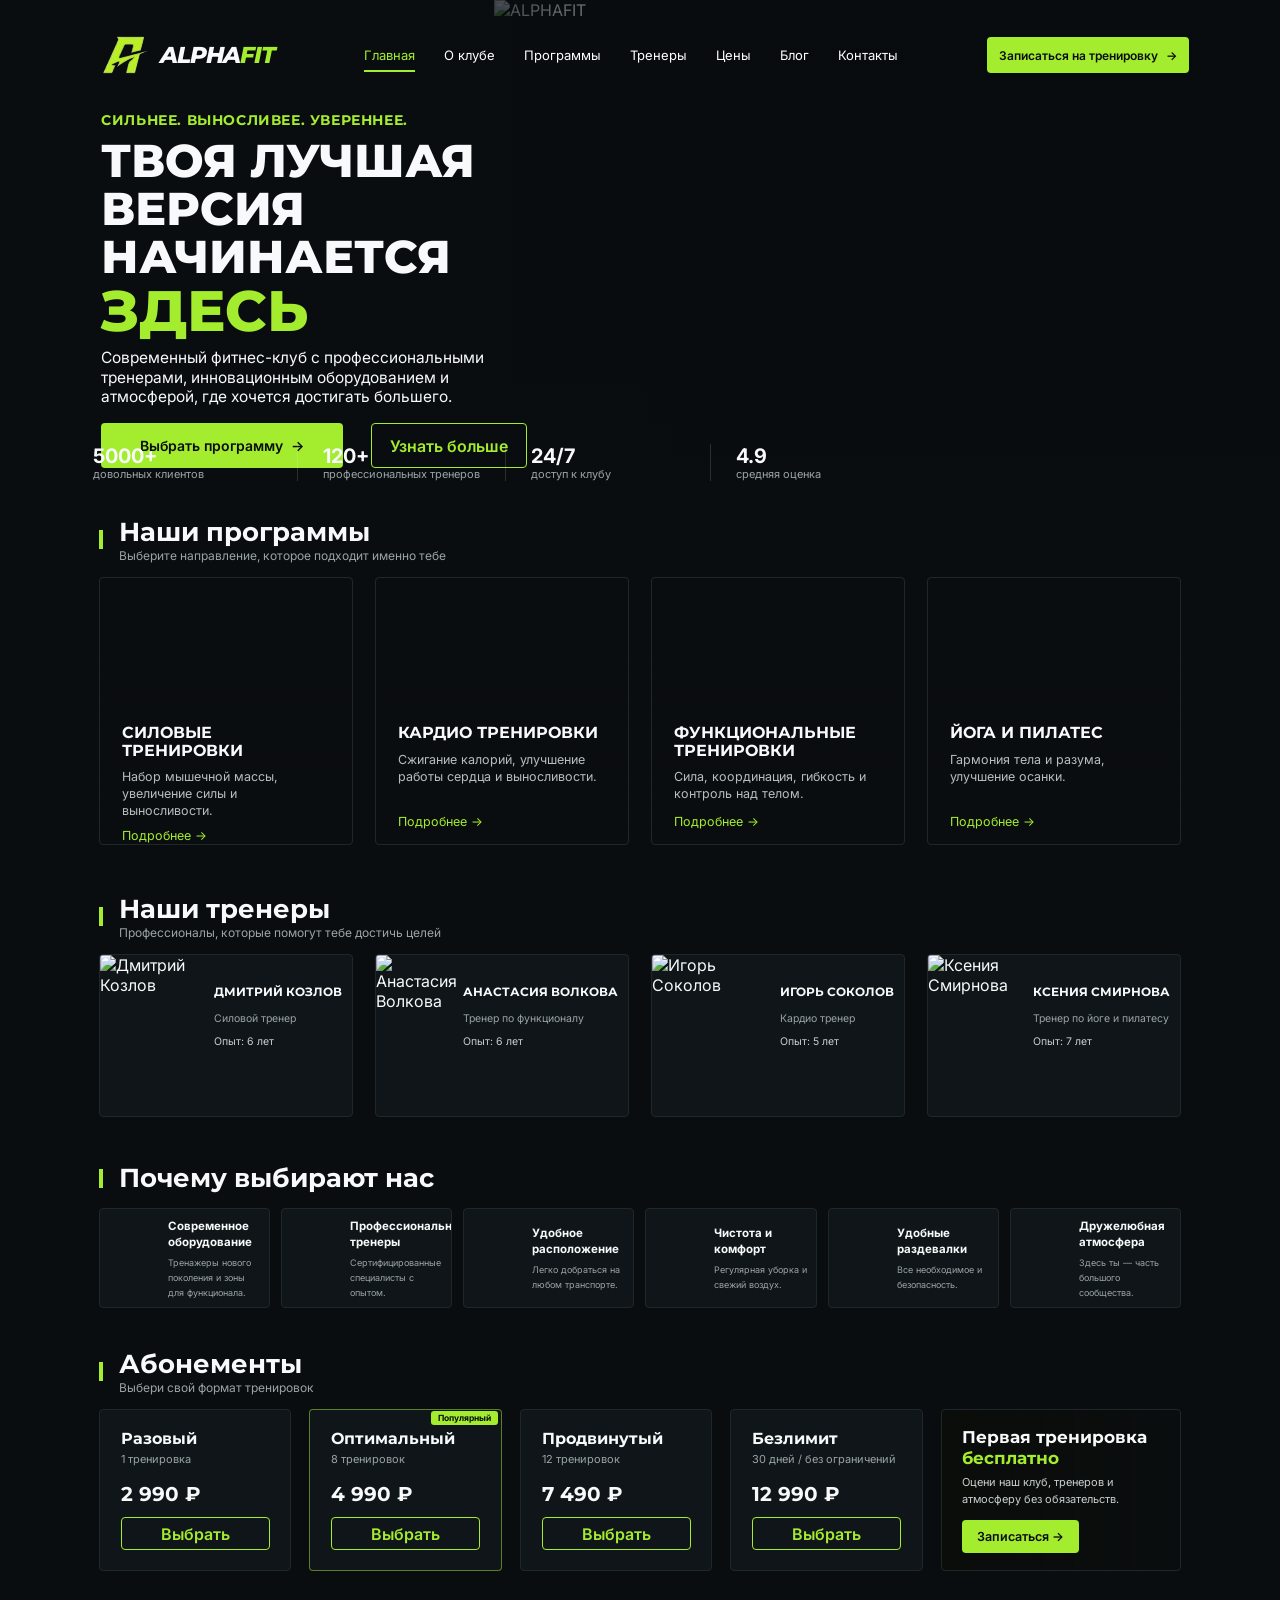
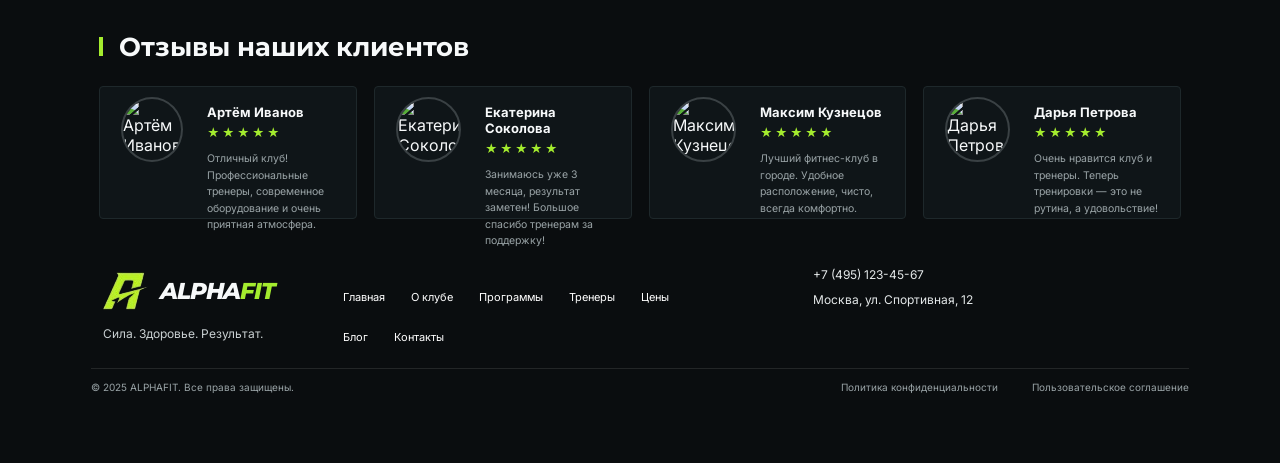
==== index.html @ c57d18ff "Add files via upload" ====
<!doctype html>
<html lang="ru">
<head>
  <meta charset="UTF-8">
  <meta name="viewport" content="width=device-width, initial-scale=1.0">
  <title>ALPHAFIT — Фитнес-клуб</title>
  <meta name="description" content="ALPHAFIT — современный фитнес-клуб с профессиональными тренерами и программами тренировок.">
  <link rel="preconnect" href="https://fonts.googleapis.com">
  <link rel="preconnect" href="https://fonts.gstatic.com" crossorigin>
  <link href="https://fonts.googleapis.com/css2?family=Inter:wght@400;500;600;700&family=Montserrat:ital,wght@0,700;0,800;1,800&display=swap" rel="stylesheet">
  <link rel="stylesheet" href="styles.css">
</head>
<body>
<section class="hero" id="hero">
  <div class="hero-bg"><img fetchpriority="high" decoding="async" src="https://www.figma.com/api/mcp/asset/3bd4e3df-95f7-4080-8b80-80af96906583.png" alt="ALPHAFIT"></div>
  <div class="hero-overlay"></div>logo-word
  <header>
    <a class="logo" href="#hero" aria-label="ALPHAFIT"><img class="logo-mark" src="assets/logo-mark.svg" alt=""><span class="logo-word">ALPHA<span>FIT</span></span></a>
    <nav class="desktop-nav">
      <a class="active" href="#hero">Главная</a><a href="#about">О клубе</a><a href="#programs">Программы</a><a href="#trainers">Тренеры</a><a href="#plans">Цены</a><a href="#blog">Блог</a><a href="#contacts">Контакты</a>
    </nav>
    <div class="head-actions">
      <button class="header-cta" data-scroll="#plans">Записаться на тренировку <span>→</span></button>
      <button class="icon-btn mobile-menu-btn" aria-label="Меню">☰</button>
    </div>
  </header>
  <nav class="mobile-nav" aria-hidden="true">
    <a href="#hero">Главная</a><a href="#about">О клубе</a><a href="#programs">Программы</a><a href="#trainers">Тренеры</a><a href="#plans">Цены</a><a href="#blog">Блог</a><a href="#contacts">Контакты</a>
  </nav>
  <div class="hero-copy reveal">
    <div class="eyebrow">СИЛЬНЕЕ. ВЫНОСЛИВЕЕ. УВЕРЕННЕЕ.</div>
    <h1>ТВОЯ ЛУЧШАЯ<br>ВЕРСИЯ НАЧИНАЕТСЯ<br><em>ЗДЕСЬ</em></h1>
    <p>Современный фитнес-клуб с профессиональными тренерами, инновационным оборудованием и атмосферой, где хочется достигать большего.</p>
    <div class="hero-buttons"><button class="primary" data-scroll="#programs">Выбрать программу <span>→</span></button><button class="outline" data-scroll="#about">Узнать больше</button></div>
  </div>
  <div class="stats reveal">
    <div class="stat"><strong>5000+</strong><span>довольных клиентов</span></div><div class="stat"><strong>120+</strong><span>профессиональных тренеров</span></div><div class="stat"><strong>24/7</strong><span>доступ к клубу</span></div><div class="stat"><strong>4.9</strong><span>средняя оценка</span></div>
  </div>
</section>
<main>
<section class="section reveal" id="programs"><div class="section-title"><div><i></i><div><h2>Наши программы</h2><p>Выберите направление, которое подходит именно тебе</p></div></div></div>
<div class="program-grid">
  <article class="program-card" style="--bg:url('https://www.figma.com/api/mcp/asset/af256358-9dea-4369-9648-4aeadee9afd8.png')"><span class="sprite program-sprite"></span><div><h3>СИЛОВЫЕ ТРЕНИРОВКИ</h3><p>Набор мышечной массы, увеличение силы и выносливости.</p></div><a href="#plans">Подробнее →</a></article>
  <article class="program-card" style="--bg:url('https://www.figma.com/api/mcp/asset/86ff4df5-f548-4a83-88d7-ca41f70743a6.png')"><span class="sprite program-sprite"></span><div><h3>КАРДИО ТРЕНИРОВКИ</h3><p>Сжигание калорий, улучшение работы сердца и выносливости.</p></div><a href="#plans">Подробнее →</a></article>
  <article class="program-card" style="--bg:url('https://www.figma.com/api/mcp/asset/fb434fd3-58c8-4a17-b837-52af4eecec41.png')"><span class="sprite program-sprite"></span><div><h3>ФУНКЦИОНАЛЬНЫЕ ТРЕНИРОВКИ</h3><p>Сила, координация, гибкость и контроль над телом.</p></div><a href="#plans">Подробнее →</a></article>
  <article class="program-card" style="--bg:url('https://www.figma.com/api/mcp/asset/db0f2a23-d669-4c9b-9626-a594e9a74913.png')"><span class="sprite program-sprite"></span><div><h3>ЙОГА И ПИЛАТЕС</h3><p>Гармония тела и разума, улучшение осанки.</p></div><a href="#plans">Подробнее →</a></article>
</div></section>
<section class="section trainers reveal" id="trainers"><div class="section-title"><div><i></i><div><h2>Наши тренеры</h2><p>Профессионалы, которые помогут тебе достичь целей</p></div></div></div>
<div class="trainer-grid">
  <article class="trainer-card"><img src="https://www.figma.com/api/mcp/asset/f9ee8ac6-7d75-4861-a5a0-02f0e1ea063f.png" alt="Дмитрий Козлов"><div><h3>ДМИТРИЙ КОЗЛОВ</h3><p>Силовой тренер</p><small>Опыт: 6 лет</small></div></article>
  <article class="trainer-card"><img src="https://www.figma.com/api/mcp/asset/7575538d-833b-4537-9cf9-c00235a36e90.png" alt="Анастасия Волкова"><div><h3>АНАСТАСИЯ ВОЛКОВА</h3><p>Тренер по функционалу</p><small>Опыт: 6 лет</small></div></article>
  <article class="trainer-card"><img src="https://www.figma.com/api/mcp/asset/6c88e144-3ff3-4dc3-8792-f1a5ba84c07e.png" alt="Игорь Соколов"><div><h3>ИГОРЬ СОКОЛОВ</h3><p>Кардио тренер</p><small>Опыт: 5 лет</small></div></article>
  <article class="trainer-card"><img src="https://www.figma.com/api/mcp/asset/3ad71e46-44ff-4457-bc08-c0485e7516f5.png" alt="Ксения Смирнова"><div><h3>КСЕНИЯ СМИРНОВА</h3><p>Тренер по йоге и пилатесу</p><small>Опыт: 7 лет</small></div></article>
</div></section>
<section class="section why reveal" id="about"><div class="section-title"><div><i></i><div><h2>Почему выбирают нас</h2></div></div></div><div class="why-grid">
  <article><span class="sprite why-sprite"></span><div><h3>Современное оборудование</h3><p>Тренажеры нового поколения и зоны для функционала.</p></div></article><article><span class="sprite why-sprite"></span><div><h3>Профессиональные тренеры</h3><p>Сертифицированные специалисты с опытом.</p></div></article><article><span class="sprite why-sprite"></span><div><h3>Удобное расположение</h3><p>Легко добраться на любом транспорте.</p></div></article><article><span class="sprite why-sprite"></span><div><h3>Чистота и комфорт</h3><p>Регулярная уборка и свежий воздух.</p></div></article><article><span class="sprite why-sprite"></span><div><h3>Удобные раздевалки</h3><p>Все необходимое и безопасность.</p></div></article><article><span class="sprite why-sprite"></span><div><h3>Дружелюбная атмосфера</h3><p>Здесь ты — часть большого сообщества.</p></div></article>
</div></section>
<section class="section plans reveal" id="plans"><div class="section-title"><div><i></i><div><h2>Абонементы</h2><p>Выбери свой формат тренировок</p></div></div></div><div class="plans-grid">
  <article class="plan"><h3>Разовый</h3><span>1 тренировка</span><strong>2 990 ₽</strong><button class="outline plan-btn" data-plan="Разовый">Выбрать</button></article>
  <article class="plan popular"><b>Популярный</b><h3>Оптимальный</h3><span>8 тренировок</span><strong>4 990 ₽</strong><button class="outline plan-btn" data-plan="Оптимальный">Выбрать</button></article>
  <article class="plan"><h3>Продвинутый</h3><span>12 тренировок</span><strong>7 490 ₽</strong><button class="outline plan-btn" data-plan="Продвинутый">Выбрать</button></article>
  <article class="plan"><h3>Безлимит</h3><span>30 дней / без ограничений</span><strong>12 990 ₽</strong><button class="outline plan-btn" data-plan="Безлимит">Выбрать</button></article>
<!!!!!!!!!!!!!!!!!!!!!!!!!!!!!!!!!!!!!!!!!!!!!!!!!!!!!!!!!!!!!!!!!!!!!!!!!!!!!!!!!!!!!!!!!!!!!!!!!!!!!!!!!!!!!!!!!!!!!!!!!!!!!!!!!!!!!!!!!!!!!!!!!!!!!!!!!!!!!!!!!!!!!!!!!!!!!!!!!!!!!!!!!!!!!!!!!!!!!!!!!!!!!!!!!!!!!!!!!!!!!!!!!!!!!!!!!!data-open-booking обязательно для открытия--  -->
  <article class="promo" id="blog"><div><h3>Первая тренировка<br><em>бесплатно</em></h3><p>Оцени наш клуб, тренеров и атмосферу без обязательств.</p></div><button class="primary" data-open-booking>Записаться →</button></article>
</div></section>
<section class="section reviews reveal"><div class="section-title"><div><i></i><div><h2>Отзывы наших клиентов</h2></div></div><div class="arrows"><button id="prev" class="arrow-sprite"><span class="sprite sprite-header arrow-left-sprite"></span></button><button id="next" class="arrow-sprite"><span class="sprite sprite-header arrow-right-sprite"></span></button></div></div><div class="review-grid" id="reviewGrid"></div></section>
</main>
<footer id="contacts"><div class="footer-top"><div><a class="logo" href="#hero" aria-label="ALPHAFIT"><img class="logo-mark" src="assets/logo-mark.svg" alt=""><span class="logo-word">ALPHA<span>FIT</span></span></a><p>Сила. Здоровье. Результат.</p></div><nav><a href="#hero">Главная</a><a href="#about">О клубе</a><a href="#programs">Программы</a><a href="#trainers">Тренеры</a><a href="#plans">Цены</a><a href="#blog">Блог</a><a href="#contacts">Контакты</a></nav><div class="contacts"><p><span class="sprite footer-phone"></span>+7 (495) 123-45-67</p><p><span class="sprite footer-pin"></span>Москва, ул. Спортивная, 12</p></div></div><div class="divider"></div><div class="footer-bottom"><span>© 2025 ALPHAFIT. Все права защищены.</span><span class="legal-links"><a href="privacy.html">Политика конфиденциальности</a><a href="Пользовательское%20соглашение.html">Пользовательское соглашение</a></span></div></footer>
<div class="toast" id="toast"></div>
<div class="bk-overlay" id="bk-booking" aria-hidden="true">
  <div class="bk-modal" role="dialog" aria-modal="true" aria-labelledby="bk-title">
    <button class="bk-close" type="button" data-close-booking aria-label="Закрыть окно">
      <svg width="18" height="18" viewBox="0 0 18 18" fill="none" aria-hidden="true"><path d="M3 3l12 12M15 3L3 15" stroke="currentColor" stroke-width="2" stroke-linecap="round"/></svg>
    </button>

    <div class="bk-form-view">
      <span class="bk-badge">Пробная тренировка с тренером</span>
      <h2 class="bk-title" id="bk-title">Запишитесь на тренировку</h2>
      <p class="bk-lead">Оставьте данные, и мы свяжемся с вами, чтобы подтвердить запись.</p>

      <form id="bk-form" novalidate>
        <div class="bk-row">
          <div class="bk-field" data-field="name">
            <label for="bk-name">Имя</label>
            <input class="bk-input" id="bk-name" name="name" type="text" placeholder="Как к вам обращаться" autocomplete="given-name" maxlength="60">
            <p class="bk-error">Введите имя</p>
          </div>
          <div class="bk-field" data-field="phone">
            <label for="bk-phone">Телефон</label>
            <input class="bk-input" id="bk-phone" name="phone" type="tel" inputmode="tel" placeholder="+7 (___) ___-__-__" autocomplete="tel">
            <p class="bk-error">Введите номер полностью</p>
          </div>
        </div>

        <div class="bk-field" data-field="date">
          <label for="bk-date">Дата</label>
          <input class="bk-input" id="bk-date" name="date" type="date">
          <p class="bk-error">Выберите дату, начиная с сегодняшней</p>
        </div>

        <fieldset class="bk-field" data-field="time">
          <legend>Время</legend>
          <div class="bk-chips">
            <label class="bk-chip"><input type="radio" name="time" value="08:00"><span>08:00</span></label>
            <label class="bk-chip"><input type="radio" name="time" value="10:00"><span>10:00</span></label>
            <label class="bk-chip"><input type="radio" name="time" value="12:00"><span>12:00</span></label>
            <label class="bk-chip"><input type="radio" name="time" value="14:00"><span>14:00</span></label>
            <label class="bk-chip"><input type="radio" name="time" value="16:00"><span>16:00</span></label>
            <label class="bk-chip"><input type="radio" name="time" value="18:00"><span>18:00</span></label>
            <label class="bk-chip"><input type="radio" name="time" value="20:00"><span>20:00</span></label>
          </div>
          <p class="bk-error">Выберите время</p>
        </fieldset>

        <div class="bk-field" data-field="consent">
          <label class="bk-consent">
            <input type="checkbox" name="consent">
            <span class="bk-consent__box" aria-hidden="true">
              <svg width="12" height="10" viewBox="0 0 12 10" fill="none"><path d="M1.5 5.2l3 3L10.5 2" stroke="#0e1100" stroke-width="2" stroke-linecap="round" stroke-linejoin="round"/></svg>
            </span>
            <span>Я согласен(на) на обработку персональных данных в соответствии с <a href="privacy.html" target="_blank" rel="noopener">Политикой конфиденциальности</a></span>
          </label>
          <p class="bk-error">Нужно согласие на обработку данных</p>
        </div>

        <button class="bk-btn" type="submit"><span class="bk-spinner" aria-hidden="true"></span><span>Записаться на пробное</span></button>
        <p class="bk-note">Заявку подаёт лицо старше 18 лет или родитель (законный представитель)</p>
      </form>
    </div>

    <div class="bk-success" aria-live="polite">
      <div class="bk-success__icon">
        <svg width="34" height="34" viewBox="0 0 34 34" fill="none" aria-hidden="true"><path d="M7 17.5l7 7L27 10" stroke="#c6ff3d" stroke-width="3.2" stroke-linecap="round" stroke-linejoin="round"/></svg>
      </div>
      <h2 class="bk-title">Заявка отправлена</h2>
      <p>Мы свяжемся с вами по телефону <b id="bk-ok-phone"></b>, чтобы подтвердить запись.</p>
      <dl class="bk-summary">
        <div><dt>Дата</dt><dd id="bk-ok-date"></dd></div>
        <div><dt>Время</dt><dd id="bk-ok-time"></dd></div>
      </dl>
      <button class="bk-btn" type="button" data-close-booking>Отлично</button>
    </div>
  </div>
</div>
<script src="script.js?v=2"></script>
</body>
</html>
---- styles.css ----
@import url('https://fonts.googleapis.com/css2?family=Inter:wght@400;500;600;700&family=Montserrat:ital,wght@0,700;0,800;1,800&display=swap');
:root{--bg:#0a0d0f;--card:#0f1518;--line:#1e282b;--muted:#9aa4a7;--lime:#a4ec2e;--white:#f7f9fa}*{box-sizing:border-box}html{scroll-behavior:smooth}body{margin:0;background:var(--bg);color:var(--white);font-family:Inter,system-ui,sans-serif}button,a{font:inherit}button{cursor:pointer}a{color:inherit;text-decoration:none}.hero{height:492px;position:relative;overflow:hidden}.hero-bg{position:absolute;inset:0;background:#080b0d}.hero-bg img{position:absolute;right:0;top:0;width:61.4%;height:100%;object-fit:cover;object-position:left top}.hero-overlay{position:absolute;inset:0;background:linear-gradient(90deg,var(--bg) 0%,rgba(10,13,15,.92) 31%,rgba(10,13,15,.12) 66%),linear-gradient(0deg,rgba(10,13,15,.96) 0,transparent 28%)}header{height:70px;display:flex;align-items:center;padding:0 7.1%;gap:7.7%;position:relative;z-index:2}.logo{display:flex;align-items:center;gap:0;font:800 italic 23px Montserrat;letter-spacing:-1.1px}.logo img{width:70px;height:70px;object-fit:contain}.logo span span{color:var(--lime)}header nav{display:flex;gap:29px;align-items:center;flex:1}header nav a{font-size:13px;color:#fff;position:relative;white-space:nowrap}header nav a.active{color:var(--lime)}header nav a.active:after{content:"";position:absolute;left:0;right:4px;bottom:-9px;height:2px;background:var(--lime)}.head-actions{display:flex;align-items:center;gap:16px}.header-cta,.primary{border:0;background:var(--lime);color:#0a0d0f;border-radius:4px;font-weight:600;display:flex;align-items:center;justify-content:center;gap:8px}.header-cta{width:202px;height:36px;font-size:12px}.icon-btn{border:0;background:transparent;color:white;padding:7px}.hero-copy{position:relative;z-index:1;margin:21px 0 0 7.9%;max-width:565px;transition:.8s;opacity:0;transform:translateY(20px)}.in .hero-copy,.hero-copy.in{opacity:1;transform:none}.eyebrow{font:700 14px Montserrat;color:var(--lime);letter-spacing:.6px;margin-bottom:8px}.hero h1{font:800 46px/48px Montserrat;margin:0}.hero h1 em{font-style:normal;color:var(--lime);font-size:57px;line-height:60px}.hero-copy>p{font-size:15.5px;line-height:19.7px;max-width:390px;margin:7px 0 16px}.hero-buttons{display:flex;gap:28px}.primary,.outline{height:45px;border-radius:4px}.hero-buttons .primary{width:242px;font-size:14px}.outline{background:transparent;border:1px solid var(--lime);color:var(--lime);padding:0 18px;font-weight:600}.stats{position:absolute;z-index:2;bottom:11px;left:7.3%;display:flex;opacity:0;transform:translateY(16px);transition:.8s .15s}.in .stats{opacity:1;transform:none}.stat{min-width:205px;padding:0 25px;display:flex;flex-direction:column;justify-content:center;border-right:1px solid rgba(255,255,255,.14)}.stat:first-child{padding-left:0}.stat:last-child{border-right:0}.stat strong{font-size:20px;line-height:24px}.stat span{font-size:11px;color:var(--muted);line-height:13px}.section{padding:24px 7.7%;opacity:0;transform:translateY(22px);transition:.7s}.section.in{opacity:1;transform:none}.section-title{display:flex;justify-content:space-between;align-items:center;margin-bottom:14px}.section-title>div:first-child{display:flex;align-items:center;gap:16px}.section-title i{display:block;width:4px;height:19px;background:var(--lime)}h2{font:700 26px/32px Montserrat;margin:0} .section-title p{font-size:12px;color:var(--muted);margin:0 0 0 0}.section-title a{font-size:13px;color:var(--lime);display:flex;align-items:center;gap:5px}.program-grid,.trainer-grid,.why-grid,.plans-grid,.review-grid{display:grid;gap:22px}.program-grid{grid-template-columns:repeat(4,1fr)}.program-card{height:268px;border:1px solid var(--line);border-radius:4px;background-size:cover;background-position:center;position:relative;padding:146px 22px 15px;overflow:hidden;display:flex;flex-direction:column;justify-content:flex-start;transition:.3s}.program-card:hover{transform:translateY(-6px);border-color:#3b4a4f}.card-icon{position:absolute;top:82px;left:12px;color:var(--lime);font-size:32px}.program-card h3,.trainer-card h3,.plan h3,.promo h3{font:700 16px/17.5px Montserrat;margin:0}.program-card p{font-size:12.5px;line-height:17px;color:#b6bec1;margin:9px 0}.program-card a{font-size:12.5px;color:var(--lime);margin-top:auto;display:flex;gap:4px;align-items:center}.trainer-grid{grid-template-columns:repeat(4,1fr)}.trainer-card{height:163px;border:1px solid var(--line);background:var(--card);border-radius:4px;display:flex;overflow:hidden}.trainer-card>img{width:135px;height:163px;object-fit:cover}.trainer-card>div{padding:28px 10px 0 4px}.trainer-card h3{font-size:12px;white-space:nowrap}.trainer-card p,.trainer-card small{font-size:10.5px;color:var(--muted);display:block;margin:11px 0 0}.trainer-card small{color:#c9d0d2;margin-top:10px}.socials{display:flex;gap:10px;color:var(--lime);margin-top:14px}.socials svg{width:15px;height:15px}.why{padding-top:21px;padding-bottom:16px}.why-grid{grid-template-columns:repeat(6,1fr);gap:11px}.why-grid article{height:100px;background:var(--card);border:1px solid var(--line);border-radius:4px;display:flex;align-items:center;padding:17px 6px 16px 0}.why-icon{width:60px;color:var(--lime);font-size:28px;text-align:center}.why-grid h3{font-size:11.5px;line-height:16px;margin:0}.why-grid p{font-size:9px;line-height:15px;color:var(--muted);margin:5px 0 0}.plans{padding-top:24px}.plans-grid{grid-template-columns:repeat(4,1fr) 1.25fr;gap:18px}.plan,.promo{height:162px;border:1px solid var(--line);background:var(--card);border-radius:4px;padding:20px 21px;position:relative;display:flex;flex-direction:column}.plan.popular{border-color:rgba(164,236,46,.5)}.plan>b{position:absolute;right:3px;top:1px;background:var(--lime);color:#0a0d0f;font-size:8.5px;padding:2px 7px;border-radius:3px}.plan span{font-size:11px;color:var(--muted);margin-top:4px}.plan strong{font:700 20px/30px Montserrat;margin-top:13px}.plan button{margin-top:auto;width:100%;height:33px}.promo{background:linear-gradient(90deg,rgba(10,13,10,.92),rgba(10,13,10,.3)),url('https://www.figma.com/api/mcp/asset/7e4ce508-cf67-4139-867b-547f93c2e874.png') center/cover;padding:17px 20px}.promo h3{font-size:16.5px;line-height:21px}.promo em{font-style:normal;color:var(--lime)}.promo p{font-size:11px;line-height:17px;color:#c9d0d2;max-width:175px;margin:5px 0 0}.promo .primary{width:117px;height:33px;margin-top:auto;font-size:12.5px}.reviews{padding-top:26px}.arrows{display:flex}.arrows button{width:51px;height:51px;border:0;background:transparent;color:#dbe0e1}.review-grid{grid-template-columns:repeat(4,1fr);gap:17px}.review-grid article{height:133px;border:1px solid var(--line);background:var(--card);border-radius:4px;padding:10px 11px 4px 21px;display:flex;gap:24px}.review-grid img{width:65px;height:65px;border-radius:50%;border:2px solid #3a4144;object-fit:cover}.review-grid h3{font-size:13px;margin:7px 0 5px}.stars{color:var(--lime);font-size:12px;letter-spacing:2px}.review-grid p{font-size:10.5px;line-height:16.5px;color:var(--muted);margin:11px 0 0}.reviews{padding-bottom:10px}footer{padding:27px 7.1% 70px}.footer-top{display:grid;grid-template-columns:184px 1fr 204px 130px;gap:68px;align-items:start}.footer-top .logo img{width:70px;height:70px}.footer-top>div:first-child>p{font-size:12px;color:#c9d0d2;margin:0 0 0 12px}.footer-top nav{display:flex;gap:26px;padding-top:34px;flex-wrap:wrap}.footer-top nav a{font-size:11px}.contacts{padding-top:9px}.contacts p{font-size:12px;color:#e4e8e9;display:flex;align-items:center;gap:5px;margin:0 0 5px}.contacts svg{color:var(--lime)}.footer-social{display:flex;gap:12px;padding-top:23px;align-items:center}.footer-social svg{width:15px}.divider{height:1px;background:rgba(255,255,255,.1);margin:24px 0 12px}.footer-bottom{display:flex;justify-content:space-between;color:var(--muted);font-size:10px}
@media(max-width:1100px){header{gap:4%}header nav{gap:15px}.header-cta{width:165px}.program-grid,.trainer-grid{grid-template-columns:repeat(2,1fr)}.why-grid{grid-template-columns:repeat(3,1fr)}.plans-grid{grid-template-columns:repeat(2,1fr)}.promo{grid-column:span 2}.review-grid{grid-template-columns:repeat(2,1fr)}.footer-top{grid-template-columns:1fr 1fr;gap:30px}}
@media(max-width:700px){.hero{height:940px}.hero-bg img{width:100%;height:520px;top:420px;object-fit:cover;object-position:center top}.hero-overlay{background:linear-gradient(180deg,rgba(10,13,15,.1) 0,rgba(10,13,15,.2) 44%,rgba(10,13,15,.97) 85%)}header{height:64px;padding:0 11px}.logo{font-size:18px}.logo img{width:56px;height:56px}header nav,.header-cta{display:none}.head-actions{margin-left:auto;gap:0}.hero-copy{margin:23px 20px 0;max-width:none}.eyebrow{font-size:11px}.hero h1{font-size:28px;line-height:29px}.hero h1 em{font-size:36px;line-height:36px}.hero-copy>p{font-size:13px;line-height:17px;margin-top:14px;max-width:335px}.hero-buttons{display:flex;flex-direction:column;gap:12px;margin-top:18px}.hero-buttons .primary,.hero-buttons .outline{width:100%;height:48px}.stats{left:13px;right:13px;bottom:30px;display:grid;grid-template-columns:1fr 1fr;gap:18px 0}.stat{min-width:0;border:0;padding:0 0 0 0;display:block}.stat strong,.stat span{display:block}.stat strong{font-size:18px}.stat span{font-size:10px}.section{padding:20px}.section-title{align-items:flex-start;flex-direction:column;gap:10px}.section-title>div:first-child{align-items:flex-start;gap:16px}.section-title p{margin-top:4px}.section-title a{margin-left:0}.section-title h2{font-size:22px;line-height:28px}.program-grid,.trainer-grid,.why-grid,.plans-grid,.review-grid{grid-template-columns:1fr;gap:12px}.program-card{height:268px}.trainer-card{width:100%}.why-grid article{height:100px}.plans-grid{grid-template-columns:1fr 1fr}.plan{width:auto}.promo{grid-column:span 2}.review-grid article{height:133px}.footer-top{grid-template-columns:1fr;gap:0}.footer-top nav{padding-top:20px;display:grid;grid-template-columns:1fr 1fr;gap:20px}.contacts{padding-top:25px}.footer-social{position:absolute;margin-top:-180px;margin-left:0}.footer-bottom{display:block;line-height:20px}.footer-bottom span{display:block}.footer-bottom span+span{margin-top:8px}.divider{margin-top:20px}footer{padding:0 20px 35px}.footer-top .logo img{width:56px;height:56px}.hero+.section{padding-top:20px}}
.mobile-nav{display:none}
.reveal{opacity:0;transform:translateY(22px);transition:.7s}.reveal.in{opacity:1;transform:none}
.program-card{background-image:linear-gradient(180deg,transparent 28%,rgba(10,13,15,.96) 100%),var(--bg)}
.toast{position:fixed;left:50%;bottom:24px;transform:translate(-50%,20px);background:#a4ec2e;color:#0a0d0f;padding:12px 18px;border-radius:4px;font-weight:700;font-size:13px;opacity:0;pointer-events:none;transition:.25s;z-index:20}.toast.show{opacity:1;transform:translate(-50%,0)}
@media(max-width:700px){.mobile-nav{position:absolute;display:flex;flex-direction:column;gap:14px;top:64px;left:12px;right:12px;padding:18px;background:rgba(10,13,15,.98);border:1px solid var(--line);border-radius:5px;z-index:10;opacity:0;pointer-events:none;transform:translateY(-8px);transition:.2s}.mobile-nav.open{opacity:1;pointer-events:auto;transform:none}.mobile-nav a{font-size:13px;padding:7px 4px}.desktop-nav{display:none!important}}

/* Figma asset sprites — exact crops used by the reference design. */
.sprite{display:inline-block;flex:0 0 auto;background-repeat:no-repeat;pointer-events:none;mix-blend-mode:normal}
.sprite-header{background-image:url("https://www.figma.com/api/mcp/asset/9f835853-d492-4b8c-b05b-00df37b9dfca.png");background-size:96px 96px}
.search-sprite{width:48px;height:48px;background-position:0 0}
.menu-sprite{width:40px;height:40px;background-position:-40px 0;background-size:80px 80px}
.arrow-left-sprite{width:51px;height:51px;background-position:0 -51px;background-size:102px 102px}
.arrow-right-sprite{width:51px;height:51px;background-position:-51px -51px;background-size:102px 102px}
.program-sprite{position:absolute;top:81px;left:11px;width:72px;height:72px;background-image:url("https://www.figma.com/api/mcp/asset/c953b453-e418-448f-a630-620fb5254fbc.png");background-size:144px 144px}
/* Program icon quadrants */
.program-card:nth-child(1) .program-sprite{background-position:0 0}
.program-card:nth-child(2) .program-sprite{background-position:-72px 0}
.program-card:nth-child(3) .program-sprite{background-position:0 -72px}
.program-card:nth-child(4) .program-sprite{background-position:-72px -72px}
.social-sprite{width:33px;height:33px;background-image:url("https://www.figma.com/api/mcp/asset/6b3d5db5-7a84-47d7-9ead-6fe5ad654533.png");background-size:66px 66px}
.social-vk{background-position:0 0}.social-tg{background-position:-33px 0}.social-inst{background-position:0 -33px}
.why-sprite{position:absolute;left:-2px;top:17px;width:64px;height:64px;background-image:url("https://www.figma.com/api/mcp/asset/118d96ab-29c4-4d0b-8ad1-c4120a7b9776.png");background-size:192px 128px}
.why-grid article:nth-child(1) .why-sprite{background-position:0 0}.why-grid article:nth-child(2) .why-sprite{background-position:-64px 0}.why-grid article:nth-child(3) .why-sprite{background-position:-128px 0}.why-grid article:nth-child(4) .why-sprite{background-position:0 -64px}.why-grid article:nth-child(5) .why-sprite{background-position:-64px -64px}.why-grid article:nth-child(6) .why-sprite{background-position:-128px -64px}
.footer-phone{width:32px;height:32px;background-image:url("https://www.figma.com/api/mcp/asset/fe117430-3070-4a92-91c3-3420cb73d08c.png");background-size:96px 64px;background-position:0 0}.footer-pin{width:36px;height:36px;background-image:url("https://www.figma.com/api/mcp/asset/fe117430-3070-4a92-91c3-3420cb73d08c.png");background-size:108px 72px;background-position:-36px 0}
.footer-social-sprite{width:29px;height:29px;background-image:url("https://www.figma.com/api/mcp/asset/fe117430-3070-4a92-91c3-3420cb73d08c.png")}
.footer-vk{background-size:87px 58px;background-position:-58px 0}.footer-tg{background-size:99px 66px;background-position:0 -33px}.footer-inst{background-size:105px 70px;background-position:-35px -35px}.footer-youtube{background-size:90px 60px;background-position:-60px -30px}
.figma-icon-btn{padding:0;display:flex;align-items:center;justify-content:center;overflow:hidden}.figma-icon-btn .sprite{margin:0}.arrow-sprite{padding:0;border:0;background:transparent;width:51px;height:51px;display:block;overflow:hidden}.arrow-sprite .sprite{display:block}
/* Buttons: responsive hover/focus motion without changing the Figma resting state. */
button,.primary,.outline,.header-cta,.plan-btn{transition:transform .2s ease,box-shadow .2s ease,background-color .2s ease,border-color .2s ease,filter .2s ease}
button:hover,.primary:hover,.outline:hover,.header-cta:hover,.plan-btn:hover{transform:translateY(-2px)}
.primary:hover,.header-cta:hover{box-shadow:0 10px 24px rgba(164,236,46,.22);filter:brightness(1.06)}
.outline:hover,.plan-btn:hover{background:rgba(164,236,46,.09);box-shadow:0 8px 18px rgba(164,236,46,.12);border-color:var(--lime)}
button:active,.primary:active,.outline:active,.header-cta:active,.plan-btn:active{transform:translateY(0) scale(.98);box-shadow:none}
button:focus-visible,a:focus-visible{outline:2px solid var(--lime);outline-offset:3px}
.program-card:hover .program-sprite,.trainer-card:hover .social-sprite,.why-grid article:hover .why-sprite,.footer-social:hover .footer-social-sprite{filter:brightness(1.12)}
.program-card .program-sprite,.why-sprite,.social-sprite,.footer-social-sprite,.footer-phone,.footer-pin{transition:transform .25s ease,filter .25s ease}
.program-card:hover .program-sprite{transform:translateY(-2px) scale(1.04)}
.trainer-card:hover .social-sprite{transform:translateY(-1px)}
.why-grid article{transition:transform .2s ease,border-color .2s ease,box-shadow .2s ease}.why-grid article:hover{transform:translateY(-3px);border-color:#334145;box-shadow:0 10px 20px rgba(0,0,0,.18)}
.trainer-card{transition:transform .2s ease,border-color .2s ease,box-shadow .2s ease}.trainer-card:hover{transform:translateY(-3px);border-color:#334145;box-shadow:0 10px 22px rgba(0,0,0,.2)}
.plan{transition:transform .2s ease,border-color .2s ease,box-shadow .2s ease}.plan:hover{transform:translateY(-3px);border-color:rgba(164,236,46,.45);box-shadow:0 12px 24px rgba(0,0,0,.18)}
.logo img{mix-blend-mode:normal}


/* ===== FINAL CORRECTIONS ===== */
.logo{display:flex;align-items:center;justify-content:flex-start;width:110px;height:70px;overflow:hidden;line-height:0}
.logo img{display:block;width:110px!important;height:70px!important;object-fit:contain;object-position:left center;background:transparent;mix-blend-mode:normal;filter:none}
header .logo:hover{transform:none}
header .logo img{transition:transform .25s ease,filter .25s ease}
header .logo:hover img{transform:scale(1.025);filter:brightness(1.08)}

/* Real Figma navigation icons, never text glyph placeholders. */
.figma-icon-btn{width:36px;height:36px;min-width:36px;border:0;background:transparent;color:var(--white);padding:0;display:flex;align-items:center;justify-content:center;border-radius:4px;position:relative;overflow:hidden}
.figma-icon-btn .sprite{display:block;margin:0;position:relative;inset:auto}
.figma-icon-btn:hover{background:rgba(164,236,46,.08);box-shadow:none;transform:none}
.figma-icon-btn:hover .sprite{filter:brightness(1.25);transform:scale(1.06)}

/* Desktop navigation hover/active animation. */
header .desktop-nav a{color:#fff;transition:color .22s ease,transform .22s ease}
header .desktop-nav a::after{content:"";position:absolute;left:0;right:0;bottom:-10px;height:2px;background:var(--lime);transform:scaleX(0);transform-origin:center;transition:transform .25s ease}
header .desktop-nav a:hover{color:var(--lime);transform:translateY(-1px)}
header .desktop-nav a:hover::after,header .desktop-nav a.active::after{transform:scaleX(1)}
header .desktop-nav a.active:after{left:0;right:0}
.mobile-nav a{position:relative;color:#fff;transition:color .2s ease,transform .2s ease,padding-left .2s ease}
.mobile-nav a::after{content:"";position:absolute;left:0;bottom:2px;width:28px;height:2px;background:var(--lime);transform:scaleX(0);transform-origin:left;transition:transform .2s ease}
.mobile-nav a:hover,.mobile-nav a:focus-visible{color:var(--lime);transform:translateX(3px);padding-left:7px}
.mobile-nav a:hover::after,.mobile-nav a:focus-visible::after{transform:scaleX(1)}
.mobile-menu-btn{transition:background .2s ease,transform .2s ease}
.mobile-menu-btn[aria-expanded="true"] .menu-sprite{transform:rotate(90deg)}

/* Why-us icons must belong to their own cards; the previous absolute positioning
   had no positioned parent and sent every icon to the page corner. */
.why-grid article{position:relative;padding-left:68px;overflow:hidden}
.why-grid article .why-sprite{position:absolute;left:4px;top:18px;width:56px;height:56px;background-size:168px 112px;z-index:1}
.why-grid article:nth-child(1) .why-sprite{background-position:0 0}
.why-grid article:nth-child(2) .why-sprite{background-position:-56px 0}
.why-grid article:nth-child(3) .why-sprite{background-position:-112px 0}
.why-grid article:nth-child(4) .why-sprite{background-position:0 -56px}
.why-grid article:nth-child(5) .why-sprite{background-position:-56px -56px}
.why-grid article:nth-child(6) .why-sprite{background-position:-112px -56px}
.why-grid article>div{min-width:0}

/* Trainer social icons: identical box, baseline and visual center for VK / Telegram / Instagram. */
.socials{display:flex;align-items:center;justify-content:flex-start;gap:9px;height:20px;margin-top:13px;line-height:0}
.social-sprite{display:block!important;position:relative!important;inset:auto!important;width:18px!important;height:18px!important;background-size:36px 36px!important;flex:0 0 18px!important;transform:none!important}
.social-vk{background-position:0 0}.social-tg{background-position:-18px 0}.social-inst{background-position:0 -18px}
.trainer-card:hover .social-sprite{transform:translateY(-1px)!important}

/* Footer social icons share one 20px visual box and the same flex baseline. */
.footer-social{display:flex;align-items:center;justify-content:flex-start;gap:12px;height:29px;padding-top:0;line-height:0}
.footer-social-sprite{display:block!important;position:relative!important;inset:auto!important;width:20px!important;height:20px!important;flex:0 0 20px!important;transform:none!important;background-image:url("https://www.figma.com/api/mcp/asset/fe117430-3070-4a92-91c3-3420cb73d08c.png");background-repeat:no-repeat}
/* The Figma footer sheet contains the four icons; normalize their crop to one 20px cell. */
.footer-vk{background-size:60px 40px!important;background-position:-40px 0!important}
.footer-tg{background-size:60px 40px!important;background-position:0 -20px!important}
.footer-inst{background-size:60px 40px!important;background-position:-20px -20px!important}
.footer-youtube{background-size:60px 40px!important;background-position:-40px -20px!important}
.footer-social .footer-social-sprite:hover{transform:translateY(-1px)!important;filter:brightness(1.15)}

/* Remove accidental generic glyph/icon styling and make all icon wrappers layout-safe. */
.sprite{vertical-align:middle}
.arrow-sprite .sprite{position:relative;inset:auto}

/* Buttons: visible hover motion on every interactive button/link CTA. */
.header-cta,.primary,.outline,.plan-btn{will-change:transform}
.header-cta:hover,.primary:hover{transform:translateY(-3px) scale(1.015);box-shadow:0 12px 26px rgba(164,236,46,.24);filter:brightness(1.07)}
.outline:hover,.plan-btn:hover{transform:translateY(-3px) scale(1.015);background:rgba(164,236,46,.10);box-shadow:0 10px 22px rgba(164,236,46,.14);border-color:var(--lime)}
.header-cta:active,.primary:active,.outline:active,.plan-btn:active{transform:translateY(0) scale(.985)}

@media(max-width:700px){
  .logo{width:90px;height:56px}
  .logo img{width:90px!important;height:56px!important}
  .why-grid article{padding-left:68px}
  .why-grid article .why-sprite{left:4px;top:18px;width:56px;height:56px;background-size:168px 112px}
  .footer-social{position:static;margin:0;padding-top:25px;height:45px}
}


/* ===== USER REQUEST: CLEAN LOGO / REMOVE SOCIALS / FOOTER HOVER ===== */
/* The previous raster logo carried a baked black rectangle. Use the same wordmark as live text
   so there is no opaque image background at all. */
.logo{
  width:auto!important;
  min-width:110px;
  height:70px!important;
  display:flex!important;
  align-items:center!important;
  justify-content:flex-start!important;
  overflow:visible!important;
  line-height:1!important;
  transition:transform .22s ease, filter .22s ease;
}
.logo-word{
  display:inline-block;
  color:#f7f9fa;
  font-family:Montserrat,Inter,sans-serif;
  font-size:23px;
  font-style:italic;
  font-weight:800;
  letter-spacing:-1.15px;
  white-space:nowrap;
}
.logo-word span{color:var(--lime)}
.logo:hover{transform:translateY(-1px)!important;filter:brightness(1.08)}
.logo img{display:none!important}

/* Social icons are intentionally removed from the page. */
.socials,.footer-social{display:none!important}
.social-sprite,.footer-social-sprite,.footer-vk,.footer-tg,.footer-inst,.footer-youtube{display:none!important}

/* Footer navigation and legal links have a clear hover animation. */
footer nav a,
.footer-bottom span:last-child{
  position:relative;
  display:inline-block;
  transition:color .22s ease, transform .22s ease, opacity .22s ease;
}
footer nav a::after,
.footer-bottom span:last-child::after{
  content:"";
  position:absolute;
  left:0;
  right:0;
  bottom:-5px;
  height:2px;
  background:var(--lime);
  transform:scaleX(0);
  transform-origin:left center;
  transition:transform .24s ease;
}
footer nav a:hover,
.footer-bottom span:last-child:hover{
  color:var(--lime);
  transform:translateY(-2px);
}
footer nav a:hover::after,
.footer-bottom span:last-child:hover::after{transform:scaleX(1)}

/* Footer contact rows get the same subtle interaction treatment. */
.contacts p{transition:color .22s ease, transform .22s ease}
.contacts p:hover{color:var(--lime);transform:translateX(3px)}

@media(max-width:700px){
  .logo{min-width:90px;height:56px!important}
  .logo-word{font-size:19px}
}

/* ===== USER REQUEST: PRECISE HEADER / LOGO / FOOTER / PLANS CORRECTIONS ===== */
/* Use the real Figma logo mark and the same screen blend mode as the reference.
   This removes the black pixels from the raster mark instead of deleting the logo. */
.logo{width:auto!important;min-width:154px;height:70px!important;display:flex!important;align-items:center!important;justify-content:flex-start!important;gap:0!important;overflow:visible!important;line-height:0!important;transform:none!important;filter:none!important}
.logo img.logo-mark{display:block!important;width:70px!important;height:70px!important;object-fit:contain!important;object-position:center!important;mix-blend-mode:normal!important;background:transparent!important;flex:0 0 70px!important}
.logo-word{display:inline-block!important;color:#f7f9fa!important;font-family:Montserrat,Inter,sans-serif!important;font-size:23px!important;font-style:italic!important;font-weight:800!important;letter-spacing:-1.1px!important;line-height:1!important;white-space:nowrap!important;margin-left:-1px!important}
.logo-word span{color:var(--lime)!important}
.logo:hover,.logo:hover .logo-mark,.logo:hover .logo-word{transform:none!important;filter:none!important}

/* Search is removed from every breakpoint. Burger remains only on mobile/tablet. */
.icon-btn[aria-label="Поиск"]{display:none!important}
@media(min-width:701px){.mobile-menu-btn{display:none!important}}

/* Footer legal items are two independent links with a very light color-only hover. */
.footer-bottom .legal-links{display:flex!important;align-items:center!important;gap:34px!important;color:var(--muted)!important}
.footer-bottom .legal-links a{color:inherit!important;text-decoration:none!important;transition:color .2s ease!important;transform:none!important}
.footer-bottom .legal-links a:hover,.footer-bottom .legal-links a:focus-visible{color:#f1f4f5!important;transform:none!important}
.footer-bottom .legal-links a::after{display:none!important;content:none!important}

/* Footer navigation: subtle white tint only, no movement and no underline. */
footer nav a{transition:color .2s ease!important;transform:none!important}
footer nav a:hover,footer nav a:focus-visible{color:#eef2f3!important;transform:none!important}
footer nav a::after{display:none!important;content:none!important}

/* The free-first-workout promo must react exactly like the four plan cards. */
.plan,.promo{transition:transform .22s ease,border-color .22s ease,box-shadow .22s ease!important}
.plan:hover,.promo:hover{transform:translateY(-3px)!important;border-color:rgba(164,236,46,.45)!important;box-shadow:0 12px 24px rgba(0,0,0,.18)!important}
.plan.popular:hover{border-color:rgba(164,236,46,.7)!important}

/* Keep inner buttons from causing a different visual rhythm when the cursor moves over them. */
.plan .plan-btn:hover,.promo .primary:hover{transform:translateY(-2px)!important}

@media(max-width:700px){
  .logo{min-width:110px!important;height:56px!important}
  .logo img.logo-mark{width:56px!important;height:56px!important;flex-basis:56px!important}
  .logo-word{font-size:19px!important}
  .footer-bottom .legal-links{display:flex!important;flex-direction:column!important;align-items:flex-start!important;gap:8px!important}
}

/* Cancel legacy footer hover rules from the earlier revision. */
.footer-bottom .legal-links:hover{color:var(--muted)!important;transform:none!important}
.footer-bottom .legal-links::after{display:none!important;content:none!important}


/* FINAL LOGO FIX: use the user's local logo asset. */
.logo img.logo-mark{display:block!important;visibility:visible!important;opacity:1!important;width:70px!important;height:70px!important;object-fit:contain!important;object-position:center!important;flex:0 0 70px!important;mix-blend-mode:normal!important;background:transparent!important}
@media(max-width:700px){.logo img.logo-mark{display:block!important;width:56px!important;height:56px!important;flex-basis:56px!important}}

/* FIX: Figma icon sprite sheets include a dark raster backdrop. Keep the icon artwork,
   but visually knock out the black backdrop against the site's dark surfaces. */
.sprite,
.program-sprite,
.why-sprite,
.footer-phone,
.footer-pin,
.figma-icon-btn .sprite,
.arrow-sprite .sprite{
  background-color:transparent!important;
  mix-blend-mode:screen!important;
}


/* ===== FINAL USER REQUEST: footer/header navigation + restrained controls ===== */
/* Footer navigation uses the same hover language as the desktop header navigation. */
footer .footer-top nav a{
  position:relative!important;
  color:#fff!important;
  transition:color .22s ease,transform .22s ease!important;
  transform:none!important;
}
footer .footer-top nav a::after{
  content:""!important;
  position:absolute!important;
  left:0!important;
  right:0!important;
  bottom:-10px!important;
  height:2px!important;
  background:var(--lime)!important;
  transform:scaleX(0)!important;
  transform-origin:center!important;
  transition:transform .25s ease!important;
}
footer .footer-top nav a:hover,
footer .footer-top nav a:focus-visible{
  color:var(--lime)!important;
  transform:translateY(-1px)!important;
}
footer .footer-top nav a:hover::after,
footer .footer-top nav a:focus-visible::after{
  transform:scaleX(1)!important;
}

/* Plan / promo buttons: color-only hover. Never move or resize the button. */
.plan .plan-btn:hover,
.plan .plan-btn:focus-visible,
.promo .primary:hover,
.promo .primary:focus-visible{
  transform:none!important;
  box-shadow:none!important;
  filter:none!important;
  background:rgba(164,236,46,.09)!important;
  border-color:var(--lime)!important;
}
.plan .plan-btn,
.promo .primary{
  transition:background-color .22s ease,color .22s ease,border-color .22s ease!important;
}

/* Footer phone and address: color only, no horizontal movement. */
footer .contacts p{
  transition:color .22s ease!important;
  transform:none!important;
}
footer .contacts p:hover,
footer .contacts p:focus-visible{
  color:var(--lime)!important;
  transform:none!important;
}

/* Review arrows: color only, no lift / scale / movement. */
.reviews .arrows button,
.reviews .arrow-sprite{
  transition:color .22s ease,background-color .22s ease,filter .22s ease!important;
  transform:none!important;
  box-shadow:none!important;
}
.reviews .arrows button:hover,
.reviews .arrows button:focus-visible,
.reviews .arrow-sprite:hover,
.reviews .arrow-sprite:focus-visible{
  color:var(--lime)!important;
  transform:none!important;
  box-shadow:none!important;
  filter:none!important;
  background:transparent!important;
}
.reviews .arrows button:hover .sprite,
.reviews .arrows button:focus-visible .sprite{
  transform:none!important;
  filter:brightness(1.2)!important;
}

/* ===== FINAL ANIMATION CORRECTIONS ===== */
/* Review arrows: clearly visible ALPHAFIT lime on hover, with no movement or scaling. */
.reviews .arrows .arrow-sprite,
.reviews .arrows .arrow-sprite:hover,
.reviews .arrows .arrow-sprite:focus-visible{
  transform:none!important;
  box-shadow:none!important;
  background-color:transparent!important;
}
.reviews .arrows .arrow-sprite .sprite{
  transform:none!important;
  transition:filter .2s ease!important;
}
.reviews .arrows .arrow-sprite:hover .sprite,
.reviews .arrows .arrow-sprite:focus-visible .sprite{
  /* Convert the white arrow artwork to the exact site lime (#a4ec2e). */
  filter:brightness(0) saturate(100%) invert(82%) sepia(89%) saturate(645%) hue-rotate(32deg) brightness(103%) contrast(84%)!important;
}

/* Plan buttons: "Выбрать" only changes colour; no lift, scale or shadow. */
.plan .plan-btn:hover,
.plan .plan-btn:focus-visible{
  transform:none!important;
  box-shadow:none!important;
  filter:none!important;
  background:var(--lime)!important;
  color:#0a0d0f!important;
  border-color:var(--lime)!important;
}

/* Promo "Записаться": invert the palette on hover — black button, lime text. */
.promo .primary:hover,
.promo .primary:focus-visible{
  transform:none!important;
  box-shadow:none!important;
  filter:none!important;
  background:#0a0d0f!important;
  color:var(--lime)!important;
  border:1px solid var(--lime)!important;
}

/* Footer navigation: the lime underline must visibly slide out from the left. */
footer .footer-top nav a{
  display:inline-block!important;
  position:relative!important;
  transform:none!important;
  transition:color .22s ease,transform .22s ease!important;
}
footer .footer-top nav a::after{
  content:""!important;
  display:block!important;
  position:absolute!important;
  left:0!important;
  right:auto!important;
  bottom:-9px!important;
  width:100%!important;
  height:2px!important;
  background:var(--lime)!important;
  transform:scaleX(0)!important;
  transform-origin:left center!important;
  transition:transform .25s ease!important;
}
footer .footer-top nav a:hover,
footer .footer-top nav a:focus-visible{
  color:var(--lime)!important;
  transform:translateY(-1px)!important;
}
footer .footer-top nav a:hover::after,
footer .footer-top nav a:focus-visible::after{
  transform:scaleX(1)!important;
}

/* ===== FINAL FINAL: match header nav + neutral review arrows + centered footer contacts ===== */
/* Footer navigation: exact same underline animation as the desktop header — expands from the center. */
footer .footer-top nav a{
  position:relative!important;
  display:inline-block!important;
  color:#fff!important;
  transform:none!important;
  transition:color .22s ease, transform .22s ease!important;
}
footer .footer-top nav a::after{
  content:""!important;
  position:absolute!important;
  left:0!important;
  right:0!important;
  bottom:-10px!important;
  width:auto!important;
  height:2px!important;
  background:var(--lime)!important;
  transform:scaleX(0)!important;
  transform-origin:center!important;
  transition:transform .25s ease!important;
}
footer .footer-top nav a:hover,
footer .footer-top nav a:focus-visible{
  color:var(--lime)!important;
  transform:translateY(-1px)!important;
}
footer .footer-top nav a:hover::after,
footer .footer-top nav a:focus-visible::after{
  transform:scaleX(1)!important;
}

/* Review arrows: no image-wide filter. Keep the controls completely static on hover. */
.reviews .arrows button,
.reviews .arrows button:hover,
.reviews .arrows button:focus-visible,
.reviews .arrows .arrow-sprite,
.reviews .arrows .arrow-sprite:hover,
.reviews .arrows .arrow-sprite:focus-visible{
  color:inherit!important;
  background:transparent!important;
  filter:none!important;
  transform:none!important;
  box-shadow:none!important;
}
.reviews .arrows .arrow-sprite .sprite,
.reviews .arrows .arrow-sprite:hover .sprite,
.reviews .arrows .arrow-sprite:focus-visible .sprite{
  filter:none!important;
  transform:none!important;
  transition:none!important;
}

/* Footer contacts: both icon boxes use the same dimensions and are vertically centered with their text. */
footer .contacts p{
  display:flex!important;
  align-items:center!important;
  min-height:20px!important;
  line-height:20px!important;
  gap:6px!important;
}
footer .contacts .footer-phone,
footer .contacts .footer-pin{
  display:block!important;
  position:relative!important;
  width:20px!important;
  height:20px!important;
  flex:0 0 20px!important;
  margin:0!important;
  background-size:60px 40px!important;
  background-repeat:no-repeat!important;
}
footer .contacts .footer-phone{background-position:0 0!important}
footer .contacts .footer-pin{background-position:-20px 0!important}
/* Final header alignment: keep logo left, navigation centered, CTA right */
header{
  display:grid!important;
  grid-template-columns:auto 1fr auto!important;
  align-items:center!important;
  gap:0!important;
}
header nav{
  justify-content:center!important;
  flex:none!important;
  width:100%!important;
}
.head-actions{justify-self:end!important}

/* ALPHAFIT — окно записи. Все классы с префиксом bk-, чтобы не пересекаться со стилями сайта. */

.bk-overlay {
  --bk-card: #121415;
  --bk-field: #1a1d1f;
  --bk-field-hover: #202427;
  --bk-line: rgba(255, 255, 255, .09);
  --bk-text: #f4f5f2;
  --bk-muted: rgba(244, 245, 242, .58);
  --bk-accent: #c6ff3d;
  --bk-accent-dark: #0e1100;
  --bk-error: #ff6b5e;

  position: fixed; inset: 0; z-index: 1000; display: grid; place-items: center; padding: 16px;
  background: rgba(4, 5, 5, .72); backdrop-filter: blur(6px); -webkit-backdrop-filter: blur(6px);
  opacity: 0; visibility: hidden; transition: opacity .25s ease, visibility 0s linear .25s;
  color: var(--bk-text);
  font-family: "Helvetica Neue", "Segoe UI", Arial, "Noto Sans", sans-serif;
  font-size: 16px; line-height: 24px; -webkit-font-smoothing: antialiased;
}
.bk-overlay *, .bk-overlay *::before, .bk-overlay *::after { box-sizing: border-box; }
.bk-overlay :where(button, input) { font: inherit; margin: 0; }
.bk-overlay.is-open { opacity: 1; visibility: visible; transition: opacity .25s ease; }
.bk-overlay[hidden] { display: none; }

.bk-modal {
  position: relative; width: 100%; max-width: 520px; max-height: calc(100vh - 32px); overflow-y: auto;
  background: var(--bk-card); border: 1px solid var(--bk-line); border-radius: 24px; padding: 28px 32px 24px;
  box-shadow: 0 40px 120px rgba(0, 0, 0, .6);
  transform: translateY(20px) scale(.97); transition: transform .3s cubic-bezier(.2, .8, .2, 1);
  scrollbar-width: thin;
}
.bk-modal::before {
  content: ""; position: absolute; left: 50%; top: -1px; width: 55%; height: 2px; transform: translateX(-50%);
  background: linear-gradient(90deg, transparent, var(--bk-accent), transparent); opacity: .9;
}
.bk-overlay.is-open .bk-modal { transform: none; }

.bk-close {
  position: absolute; top: 16px; right: 16px; width: 36px; height: 36px; padding: 0; margin: 0; border-radius: 12px; border: 1px solid var(--bk-line);
  background: transparent; cursor: pointer; display: grid; place-items: center; color: var(--bk-muted); transition: background .15s, color .15s;
}
.bk-close:hover { background: var(--bk-field); color: var(--bk-text); }
.bk-close:focus-visible { outline: 2px solid var(--bk-accent); outline-offset: 2px; }

.bk-badge {
  display: inline-flex; align-items: center; gap: 8px; padding: 5px 12px; border-radius: 999px; margin-bottom: 12px;
  background: rgba(198, 255, 61, .1); color: var(--bk-accent); font-size: 13px; line-height: 16px; font-weight: 600; letter-spacing: .3px;
}
.bk-badge::before { content: ""; flex: none; width: 6px; height: 6px; border-radius: 50%; background: var(--bk-accent); box-shadow: 0 0 10px var(--bk-accent); }
.bk-title { margin: 0 0 6px; font-size: 24px; line-height: 30px; letter-spacing: -.4px; font-weight: 700; padding-right: 40px; }
.bk-lead { margin: 0 0 20px; color: var(--bk-muted); font-size: 14px; line-height: 20px; text-wrap: balance; }

/* ---------- form ---------- */
.bk-field { margin: 0 0 14px; border: 0; padding: 0; min-width: 0; }
.bk-field > label:not(.bk-consent), .bk-field > legend { display: block; margin-bottom: 6px; padding: 0; font-size: 13px; line-height: 16px; font-weight: 600; letter-spacing: .3px; color: var(--bk-muted); }
.bk-row { display: grid; grid-template-columns: 1fr 1fr; gap: 12px; }

.bk-input {
  width: 100%; height: 46px; padding: 0 16px; margin: 0; border-radius: 14px; border: 1px solid transparent;
  background: var(--bk-field); color: var(--bk-text); outline: none; transition: border-color .15s, background .15s, box-shadow .15s;
  color-scheme: dark;
}
.bk-input::placeholder { color: rgba(244, 245, 242, .32); }
.bk-input:hover { background: var(--bk-field-hover); }
.bk-input:focus { border-color: var(--bk-accent); box-shadow: 0 0 0 4px rgba(198, 255, 61, .12); }
.bk-field.has-error .bk-input { border-color: var(--bk-error); box-shadow: 0 0 0 4px rgba(255, 107, 94, .12); }
.bk-error { display: none; margin: 5px 0 0; font-size: 12px; line-height: 16px; color: var(--bk-error); }
.bk-field.has-error .bk-error { display: block; }

/* chips (radio) */
.bk-chips { display: grid; grid-template-columns: repeat(7, 1fr); gap: 6px; }
.bk-chip { position: relative; display: block; }
.bk-chip input { position: absolute; opacity: 0; inset: 0; width: 100%; height: 100%; margin: 0; cursor: pointer; }
.bk-chip span {
  display: flex; align-items: center; justify-content: center; height: 38px; padding: 0; border-radius: 999px; font-size: 13.5px;
  background: var(--bk-field); border: 1px solid transparent; color: var(--bk-text); transition: background .15s, color .15s, border-color .15s;
}
.bk-chip:hover span { background: var(--bk-field-hover); }
.bk-chip input:checked + span { background: var(--bk-accent); color: var(--bk-accent-dark); font-weight: 700; }
.bk-chip input:focus-visible + span { outline: 2px solid var(--bk-accent); outline-offset: 2px; }
.bk-field.has-error .bk-chip span { border-color: rgba(255, 107, 94, .5); }

/* consent */
.bk-consent { display: flex; gap: 12px; align-items: flex-start; margin: 0; cursor: pointer; font-size: 12.5px; line-height: 18px; color: var(--bk-muted); }
.bk-consent input { position: absolute; opacity: 0; width: 1px; height: 1px; }
.bk-consent__box {
  flex: none; width: 22px; height: 22px; border-radius: 7px; border: 1.5px solid rgba(255, 255, 255, .25);
  display: grid; place-items: center; transition: background .15s, border-color .15s;
}
.bk-consent__box svg { opacity: 0; transform: scale(.6); transition: opacity .15s, transform .15s; }
.bk-consent input:checked + .bk-consent__box { background: var(--bk-accent); border-color: var(--bk-accent); }
.bk-consent input:checked + .bk-consent__box svg { opacity: 1; transform: none; }
.bk-consent input:focus-visible + .bk-consent__box { outline: 2px solid var(--bk-accent); outline-offset: 2px; }
.bk-consent a { color: var(--bk-text); text-decoration: underline; text-decoration-color: rgba(198, 255, 61, .6); text-underline-offset: 3px; }
.bk-consent a:hover { color: var(--bk-accent); }
.bk-field.has-error .bk-consent__box { border-color: var(--bk-error); }
.bk-note { margin: 10px 0 0; font-size: 11.5px; line-height: 16px; color: rgba(244, 245, 242, .4); text-align: center; }

/* button */
.bk-btn {
  display: flex; align-items: center; justify-content: center; gap: 10px; width: 100%;
  height: 48px; padding: 0 28px; margin: 0; border: 0; border-radius: 14px; cursor: pointer;
  background: var(--bk-accent); color: var(--bk-accent-dark); font-weight: 700; font-size: 16px; line-height: 24px;
  transition: transform .15s, box-shadow .2s, background .2s;
}
.bk-btn:hover { background: #d4ff6b; box-shadow: 0 8px 28px rgba(198, 255, 61, .28); }
.bk-btn:active { transform: translateY(1px) scale(.99); }
.bk-btn:focus-visible { outline: 2px solid #fff; outline-offset: 3px; }
.bk-btn[disabled] { opacity: .7; cursor: progress; }
.bk-form-view .bk-btn { margin-top: 4px; }
.bk-spinner { width: 18px; height: 18px; border-radius: 50%; border: 2px solid rgba(14, 17, 0, .25); border-top-color: var(--bk-accent-dark); animation: bk-spin .7s linear infinite; display: none; }
.bk-btn.is-loading .bk-spinner { display: block; }
@keyframes bk-spin { to { transform: rotate(360deg); } }

/* ---------- success ---------- */
.bk-success { display: none; text-align: center; padding: 12px 0 4px; }
.bk-modal.is-done .bk-form-view { display: none; }
.bk-modal.is-done .bk-success { display: block; animation: bk-rise .4s ease both; }
.bk-success__icon { width: 72px; height: 72px; margin: 0 auto 20px; border-radius: 50%; background: rgba(198, 255, 61, .12); display: grid; place-items: center; box-shadow: 0 0 0 10px rgba(198, 255, 61, .05); }
.bk-success .bk-title { padding: 0; }
.bk-success p { margin: 0 0 20px; color: var(--bk-muted); }
.bk-success b { color: var(--bk-text); }
.bk-summary { text-align: left; margin: 0 0 24px; padding: 4px 18px; background: var(--bk-field); border-radius: 16px; }
.bk-summary div { display: flex; justify-content: space-between; gap: 16px; padding: 12px 0; font-size: 15px; }
.bk-summary div + div { border-top: 1px solid var(--bk-line); }
.bk-summary dt { color: var(--bk-muted); }
.bk-summary dd { margin: 0; font-weight: 600; text-align: right; }
@keyframes bk-rise { from { opacity: 0; transform: translateY(10px); } to { opacity: 1; transform: none; } }

/* ---------- mobile: окно выезжает снизу ---------- */
@media (max-width: 599px) {
  .bk-overlay { place-items: end center; padding: 0; }
  .bk-modal { max-width: none; max-height: 94vh; border-radius: 24px 24px 0 0; padding: 28px 20px 24px; border-bottom: 0; transform: translateY(40px); }
  .bk-title { font-size: 24px; line-height: 30px; }
  .bk-close { top: 14px; right: 14px; }
  .bk-row { grid-template-columns: 1fr; gap: 0; }
  .bk-chips { grid-template-columns: repeat(4, 1fr); }
}
/* невысокие окна браузера: ещё чуть компактнее, чтобы не было прокрутки */
@media (max-height: 680px) and (min-width: 600px) {
  .bk-modal { padding: 20px 28px 18px; }
  .bk-badge { margin-bottom: 8px; }
  .bk-lead { margin-bottom: 14px; }
  .bk-field { margin-bottom: 10px; }
  .bk-input { height: 42px; }
  .bk-chip span { height: 34px; }
  .bk-btn { height: 44px; }
}
/* ---------- desktop: окно на всю высоту экрана ----------
   Высота = высота окна браузера минус поля (но не больше 920px). Размеры плавно растут
   вместе с высотой экрана, а свободное место равномерно распределяется между блоками. */
@media (min-width: 600px) {
  .bk-modal {
    display: flex; flex-direction: column;
    height: min(calc(100vh - 48px), 920px);
    padding: clamp(22px, 3.6vh, 40px) 36px clamp(20px, 3.2vh, 36px);
  }
  .bk-form-view { flex: 1; display: flex; flex-direction: column; min-height: 0; }
  #bk-form { flex: 1; display: flex; flex-direction: column; justify-content: space-between; gap: 12px; }
  .bk-form-view .bk-field, .bk-form-view .bk-btn { margin: 0; }
  .bk-badge { align-self: flex-start; margin-bottom: clamp(10px, 1.8vh, 18px); }
  .bk-title { font-size: clamp(24px, 3.4vh, 30px); line-height: 1.25; }
  .bk-lead { text-wrap: pretty; margin-bottom: clamp(14px, 2.4vh, 26px); font-size: clamp(14px, 1.9vh, 15px); line-height: 1.45; }
  .bk-input { height: clamp(44px, 6.4vh, 58px); }
  .bk-chip span { height: clamp(36px, 5.2vh, 46px); }
  .bk-btn { height: clamp(46px, 6.4vh, 58px); }
  .bk-note { margin-top: 0; }
  .bk-success { margin: auto 0; }
}
@media (prefers-reduced-motion: reduce) { .bk-overlay, .bk-modal, .bk-btn { transition: none; } .bk-modal.is-done .bk-success { animation: none; } }

@media(max-width:1100px) and (min-width:701px){
  header{gap:0!important}
  header nav{gap:15px!important}
}
@media(max-width:700px){
  header{display:flex!important}
}

/* FINAL: keep header navigation underline at V4 size; footer only at 1.5px */
footer .footer-top nav a::after{height:1.5px!important;}
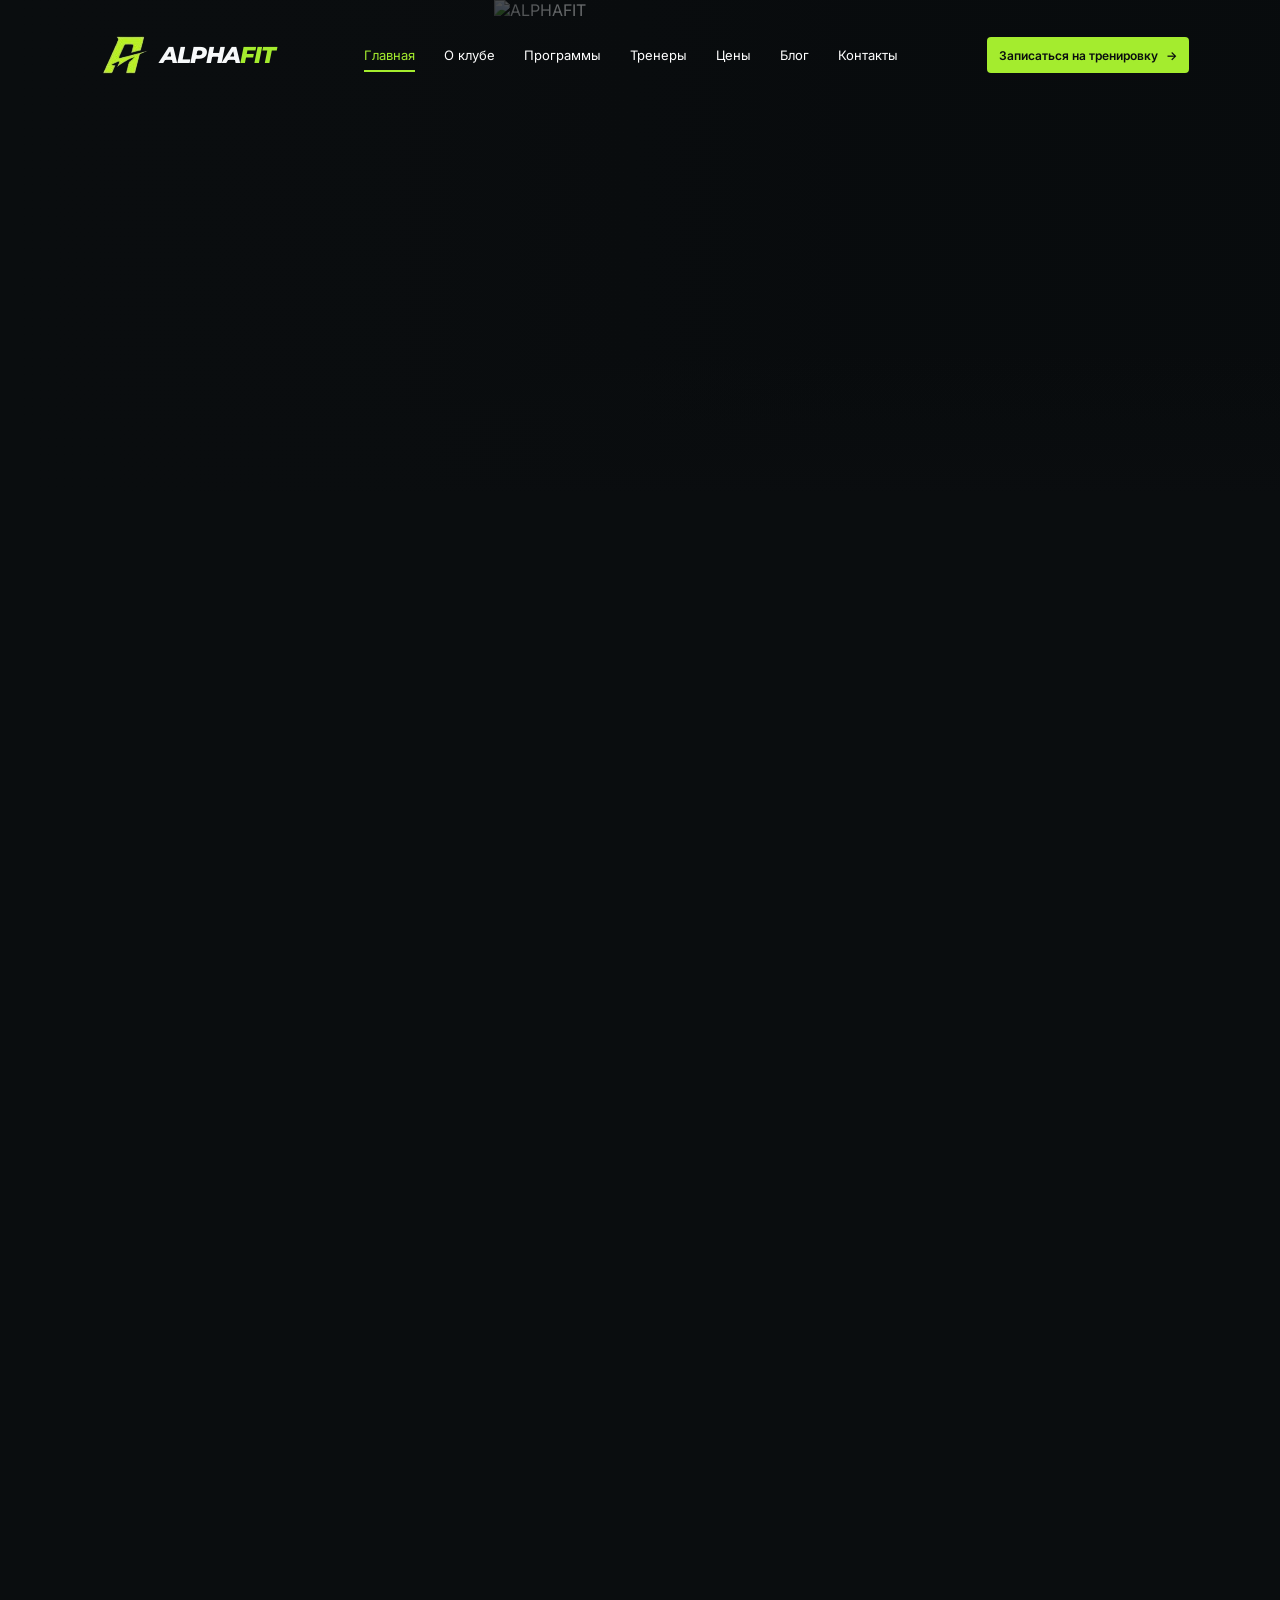
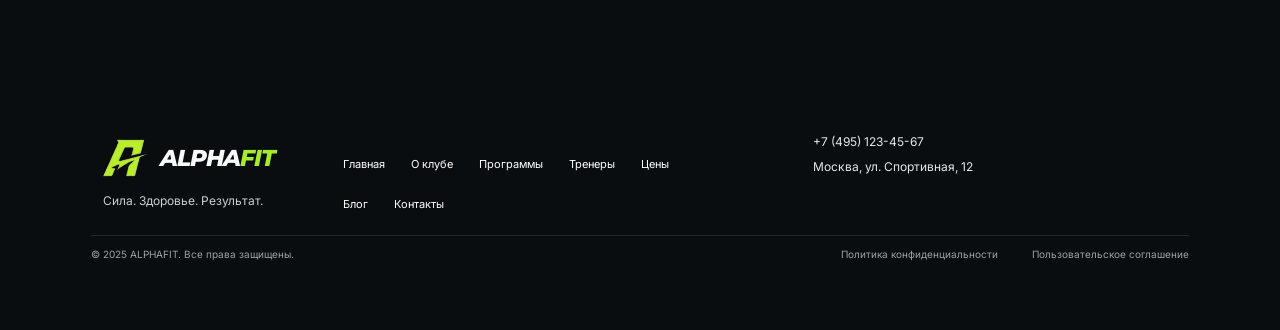
==== commit bdb74aa4: "Update index.html" ====
--- a/index.html
+++ b/index.html
@@ -142,6 +142,7 @@
     </div>
   </div>
 </div>
-<script src="script.js?v=2"></script>
+<script src="script.js?v=3"></script>
 </body>
 </html>
+
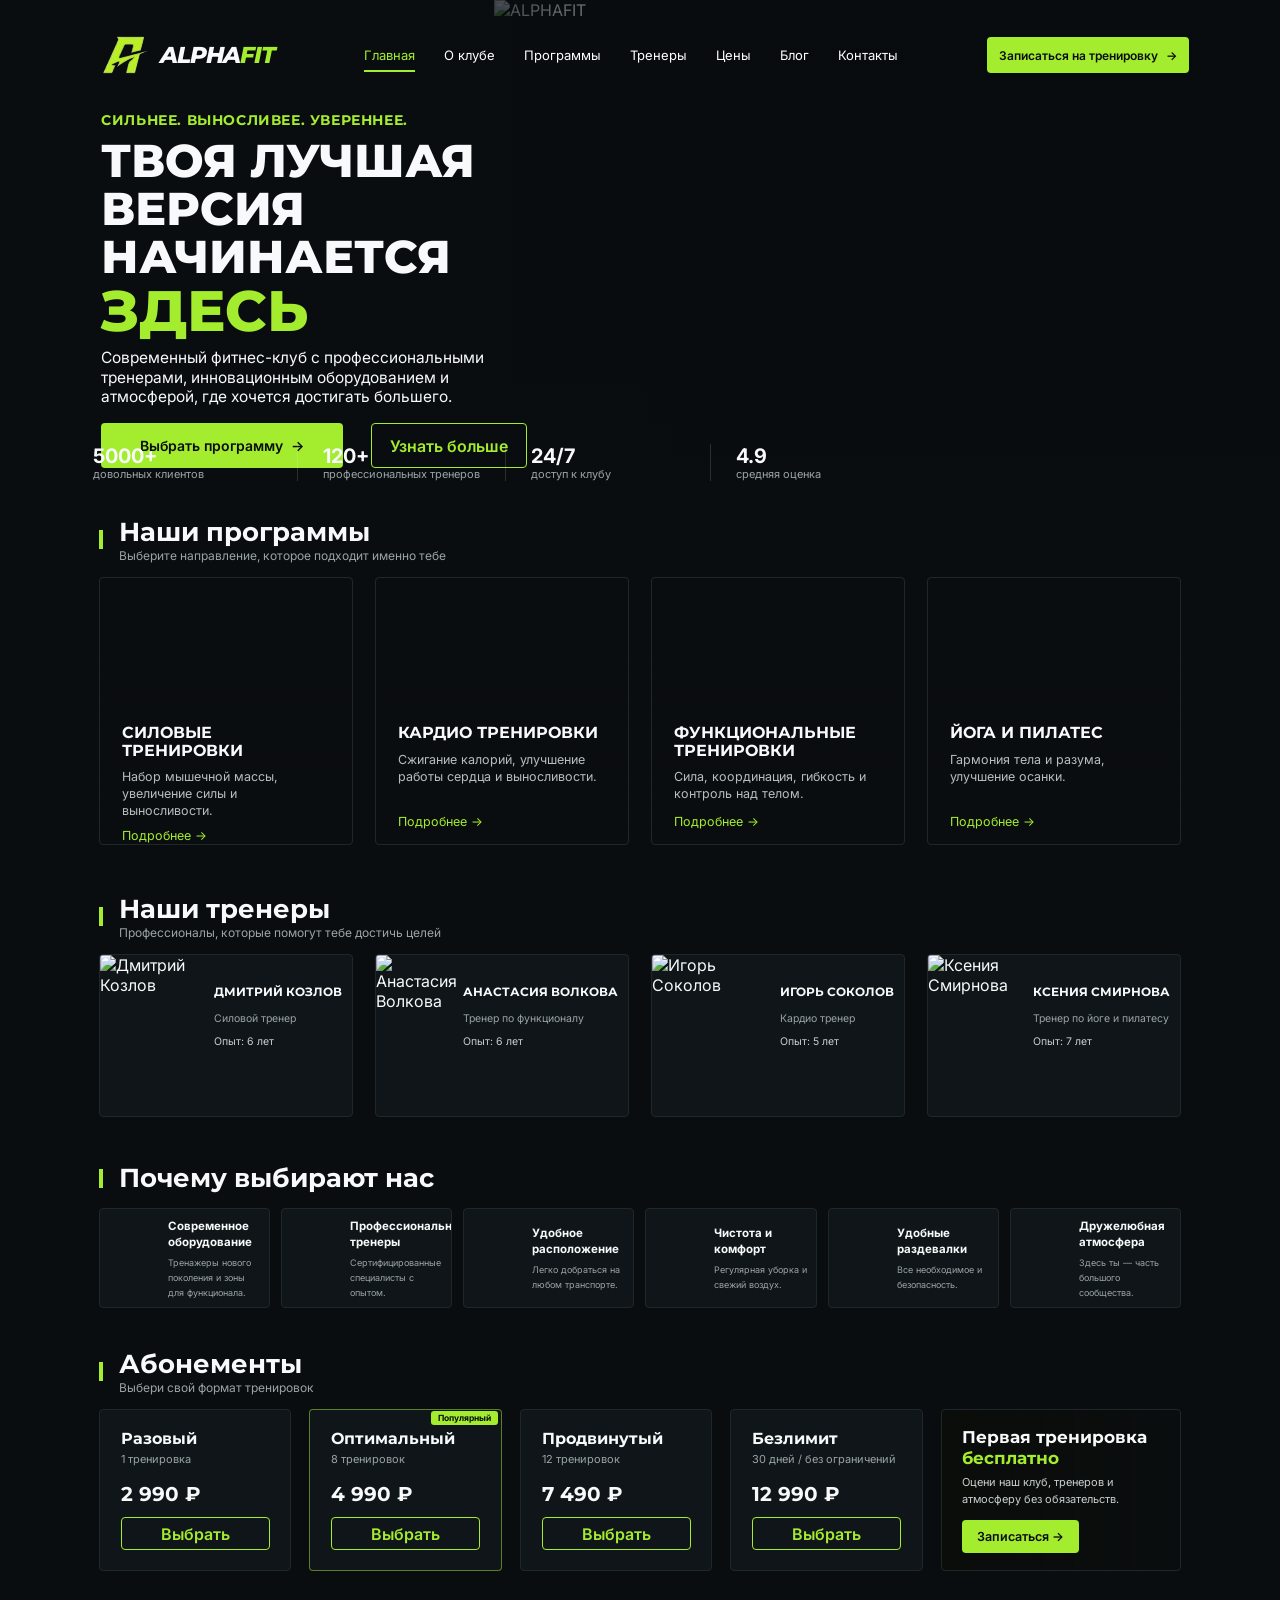
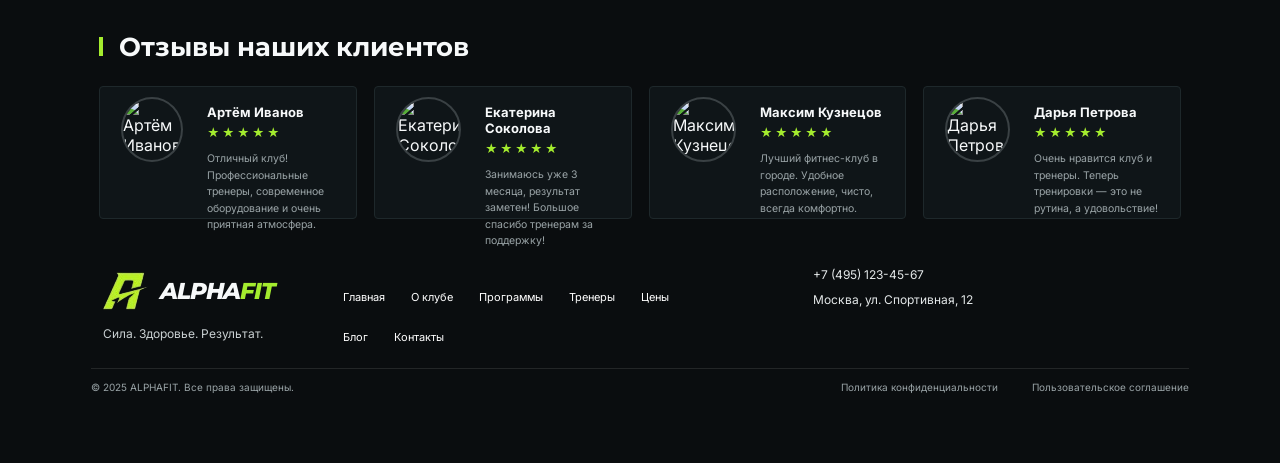
==== commit 1b327177: "Update index.html" ====
--- a/index.html
+++ b/index.html
@@ -9,6 +9,10 @@
   <link rel="preconnect" href="https://fonts.gstatic.com" crossorigin>
   <link href="https://fonts.googleapis.com/css2?family=Inter:wght@400;500;600;700&family=Montserrat:ital,wght@0,700;0,800;1,800&display=swap" rel="stylesheet">
   <link rel="stylesheet" href="styles.css">
+  <link rel="apple-touch-icon" sizes="180x180" href="/apple-touch-icon.png">
+  <link rel="icon" type="image/png" sizes="32x32" href="/favicon-32x32.png">
+  <link rel="icon" type="image/png" sizes="16x16" href="/favicon-16x16.png">
+  <link rel="manifest" href="/site.webmanifest">
 </head>
 <body>
 <section class="hero" id="hero">
@@ -142,7 +146,7 @@
     </div>
   </div>
 </div>
-<script src="script.js?v=3"></script>
+<script src="script.js?v=2"></script>
 </body>
 </html>
 
--- a/styles.css
+++ b/styles.css
@@ -672,3 +672,8 @@
 
 /* FINAL: keep header navigation underline at V4 size; footer only at 1.5px */
 footer .footer-top nav a::after{height:1.5px!important;}
+/* ===== БЫСТРЫЙ ФИКС ДЛЯ ТЕЛЕФОНА ===== */
+html, body {
+    overflow-x: hidden !important; /* Убирает шатание в стороны */
+    max-width: 100vw !important;
+}
